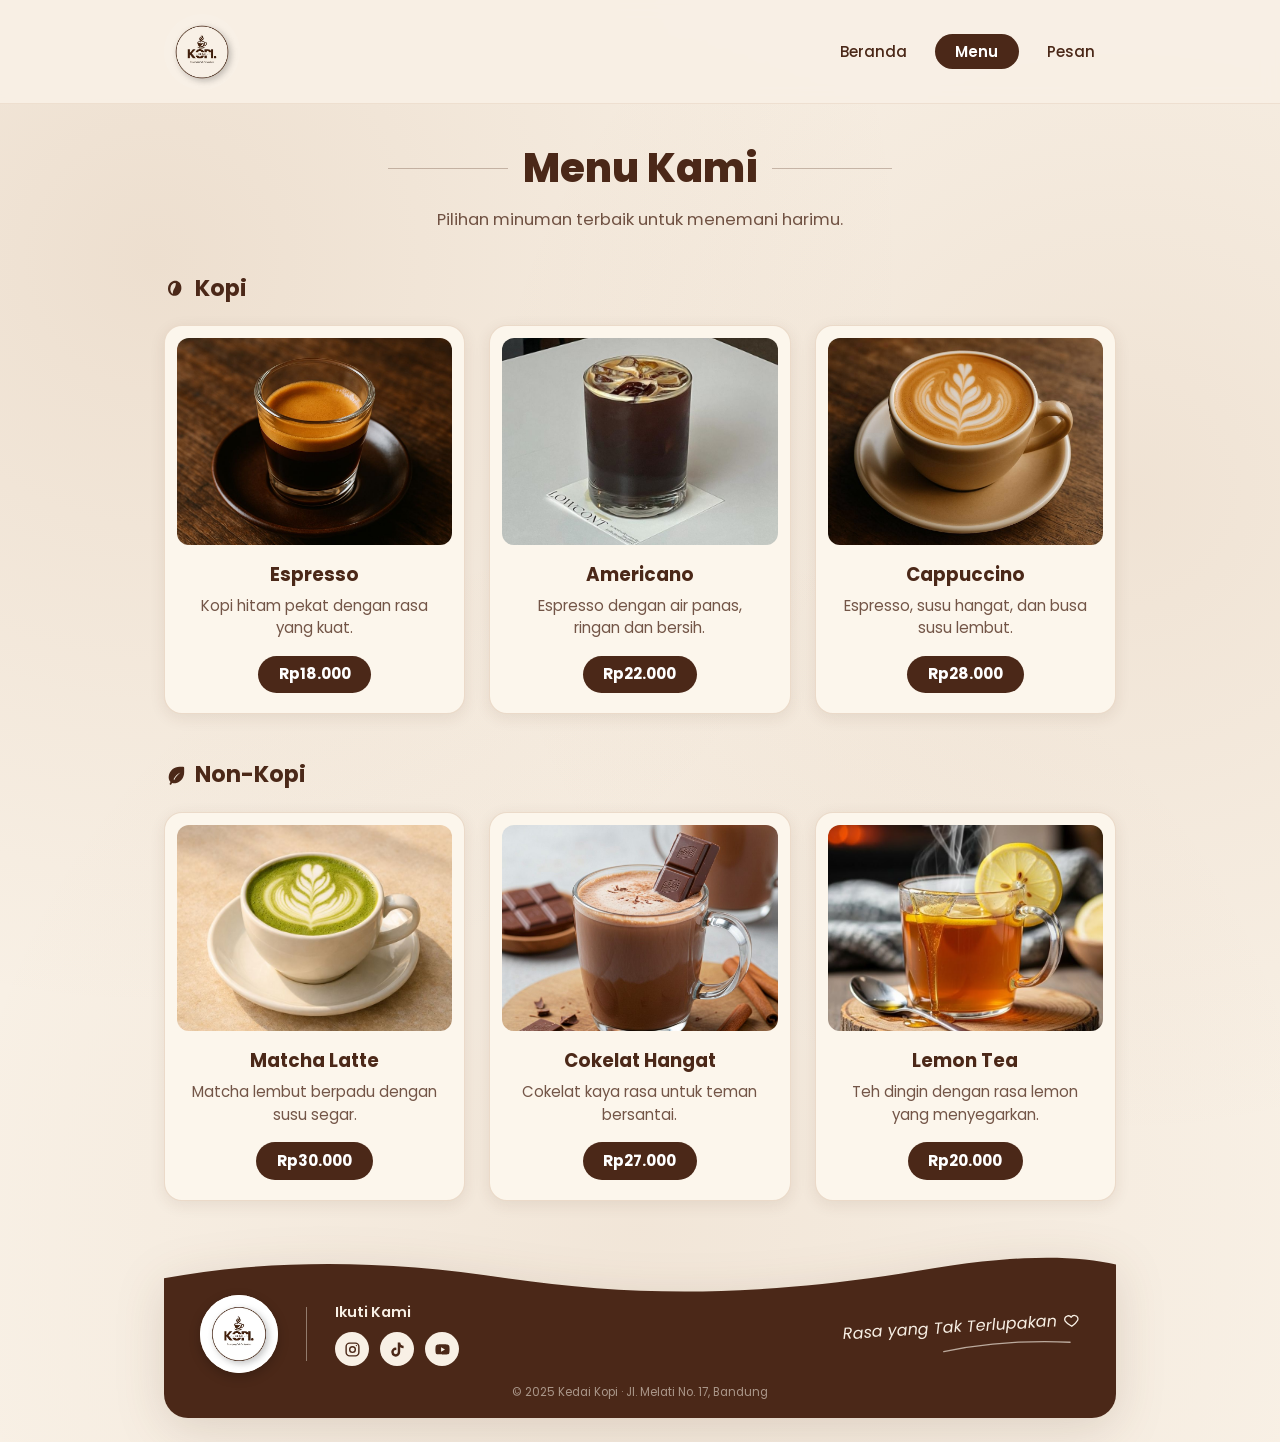
==== menu.html @ 29a9d6a0 "Styling Kedai Kopi Coding 2 dengan CSS responsif" ====
<!DOCTYPE html>
<html lang="id">
  <head>
    <meta charset="utf-8">
    <meta name="viewport" content="width=device-width, initial-scale=1">
    <title>Kedai Kopi — Menu</title>
    <link rel="stylesheet" href="css/style.css">
  </head>
  <body>

    <!-- ===== HEADER ===== -->
    <header class="site-header">
      <div class="container">
        <div class="nav-inner">
          <a href="index.html" class="nav-logo">
            <img src="img/kedai-kopi.jpg" alt="Logo Kedai Kopi — Rasa yang Tak Terlupakan">
          </a>
          <nav aria-label="Navigasi utama">
            <ul class="nav-links">
              <li><a href="index.html">Beranda</a></li>
              <li><a href="menu.html" aria-current="page">Menu</a></li>
              <li><a href="pesan.html">Pesan</a></li>
            </ul>
          </nav>
        </div>
      </div>
    </header>

    <main>

      <!-- ===== MENU PAGE HEADER ===== -->
      <div class="menu-page-header">
        <div class="container">
          <h1 class="menu-page-title">Menu Kami</h1>
          <p class="menu-page-subtitle">Pilihan minuman terbaik untuk menemani harimu.</p>
        </div>
      </div>

      <!-- ===== KATEGORI KOPI ===== -->
      <section class="menu-category" aria-labelledby="kategori-kopi">
        <div class="container">
          <h2 id="kategori-kopi" class="category-title">
            <svg width="22" height="22" viewBox="0 0 24 24" fill="currentColor" aria-hidden="true">
              <path d="M13.5 3C9.6 2.2 5.6 5.1 4.6 9.6c-1 4.5 1.4 8.8 5.3 9.7 3.9.9 7.9-2 8.9-6.5 1-4.5-1.4-8.9-5.3-9.8Zm-.7 2.5c.3 2-.5 4.4-1.7 6.3-1.1 1.9-1.7 4-1.4 5.7-2.2-1.1-3.3-4.1-2.5-7.3.7-3.2 2.9-5.2 5.6-4.7Z"/>
            </svg>
            <span>Kopi</span>
          </h2>

          <ul class="menu-grid">

            <li class="menu-card">
              <img src="img/espresso.jpg" alt="Secangkir Espresso hangat dengan crema keemasan" class="menu-card-img">
              <div class="menu-card-body">
                <h3 class="menu-card-name">Espresso</h3>
                <p class="menu-card-desc">Kopi hitam pekat dengan rasa yang kuat.</p>
                <span class="menu-card-price">Rp18.000</span>
              </div>
            </li>

            <li class="menu-card">
              <img src="img/americano.jpg" alt="Segelas Americano dingin segar di atas meja" class="menu-card-img">
              <div class="menu-card-body">
                <h3 class="menu-card-name">Americano</h3>
                <p class="menu-card-desc">Espresso dengan air panas, ringan dan bersih.</p>
                <span class="menu-card-price">Rp22.000</span>
              </div>
            </li>

            <li class="menu-card">
              <img src="img/cappucino.jpg" alt="Secangkir Cappuccino dengan latte art lembut" class="menu-card-img">
              <div class="menu-card-body">
                <h3 class="menu-card-name">Cappuccino</h3>
                <p class="menu-card-desc">Espresso, susu hangat, dan busa susu lembut.</p>
                <span class="menu-card-price">Rp28.000</span>
              </div>
            </li>

          </ul>
        </div>
      </section>

      <!-- ===== KATEGORI NON-KOPI ===== -->
      <section class="menu-category" aria-labelledby="kategori-non-kopi">
        <div class="container">
          <h2 id="kategori-non-kopi" class="category-title">
            <svg width="22" height="22" viewBox="0 0 24 24" fill="currentColor" aria-hidden="true">
              <path d="M17 3C11 3 6.2 7.2 5.2 13.1c-.4 2.4.3 4.8 1.9 6.6l-.9 1.6a1 1 0 0 0 1.7 1l.9-1.6c1.5.5 3.1.6 4.7.1 4.9-1.3 8.5-6.1 8.5-11.8V4.2A1.2 1.2 0 0 0 20.8 3H17Zm-6.6 13.7c1.6-3.1 4.2-5.6 7.5-7.3-2.9 2.3-5.2 5-6.7 8-.3-.2-.6-.4-.8-.7Z"/>
            </svg>
            <span>Non-Kopi</span>
          </h2>

          <ul class="menu-grid">

            <li class="menu-card">
              <img src="img/Matcha%20Latte.jpg" alt="Secangkir Matcha Latte hijau lembut dengan latte art" class="menu-card-img">
              <div class="menu-card-body">
                <h3 class="menu-card-name">Matcha Latte</h3>
                <p class="menu-card-desc">Matcha lembut berpadu dengan susu segar.</p>
                <span class="menu-card-price">Rp30.000</span>
              </div>
            </li>

            <li class="menu-card">
              <img src="img/Cokelat%20Hangat.jpg" alt="Segelas Cokelat Hangat dengan potongan cokelat" class="menu-card-img">
              <div class="menu-card-body">
                <h3 class="menu-card-name">Cokelat Hangat</h3>
                <p class="menu-card-desc">Cokelat kaya rasa untuk teman bersantai.</p>
                <span class="menu-card-price">Rp27.000</span>
              </div>
            </li>

            <li class="menu-card">
              <img src="img/Lemon%20Tea.jpg" alt="Segelas Lemon Tea segar dengan irisan lemon" class="menu-card-img menu-card-img--tea">
              <div class="menu-card-body">
                <h3 class="menu-card-name">Lemon Tea</h3>
                <p class="menu-card-desc">Teh dingin dengan rasa lemon yang menyegarkan.</p>
                <span class="menu-card-price">Rp20.000</span>
              </div>
            </li>

          </ul>
        </div>
      </section>

    </main>

    <!-- ===== FOOTER ===== -->
    <footer class="site-footer">
      <div class="container">
        <div class="footer-card">
          <svg class="footer-wave" viewBox="0 0 1000 72" preserveAspectRatio="none" aria-hidden="true">
            <path class="footer-wave-accent" fill="currentColor" d="M0,44 C120,10 260,16 380,38 C520,62 680,58 840,26 C920,10 968,14 1000,26 L1000,72 L0,72 Z"/>
            <path fill="currentColor" d="M0,34 C110,12 230,12 360,34 C510,58 640,54 810,22 C900,6 960,8 1000,18 L1000,72 L0,72 Z"/>
          </svg>
          <div class="footer-body">
            <div class="footer-inner">
              <div class="footer-brand">
                <img src="img/kedai-kopi.jpg" alt="Logo Kedai Kopi" class="footer-logo-img">
              </div>

              <div class="footer-divider" role="separator"></div>

              <div class="footer-social">
                <h3>Ikuti Kami</h3>
                <div class="social-icons">
                  <span class="social-icon" role="img" aria-label="Instagram Kedai Kopi">
                    <svg width="17" height="17" viewBox="0 0 24 24" fill="none" stroke="currentColor" stroke-width="2" stroke-linecap="round" stroke-linejoin="round" aria-hidden="true">
                      <rect x="3" y="3" width="18" height="18" rx="5"/>
                      <circle cx="12" cy="12" r="4"/>
                      <circle cx="17.5" cy="6.5" r="1" fill="currentColor" stroke="none"/>
                    </svg>
                  </span>
                  <span class="social-icon" role="img" aria-label="TikTok Kedai Kopi">
                    <svg width="17" height="17" viewBox="0 0 24 24" fill="currentColor" aria-hidden="true">
                      <path d="M19.59 6.69a4.83 4.83 0 0 1-3.77-4.25V2h-3.45v13.67a2.89 2.89 0 1 1-2.88-2.88c.3 0 .6.04.88.12V9.4a6.33 6.33 0 0 0-.88-.06A6.34 6.34 0 0 0 3.15 15.7a6.34 6.34 0 0 0 10.82 4.48 6.28 6.28 0 0 0 1.85-4.48V8.7a8.18 8.18 0 0 0 4.77 1.52V6.78c-.34 0-.67-.03-1-.09Z"/>
                    </svg>
                  </span>
                  <span class="social-icon" role="img" aria-label="YouTube Kedai Kopi">
                    <svg width="17" height="17" viewBox="0 0 24 24" fill="currentColor" aria-hidden="true">
                      <path d="M21.58 7.19a2.75 2.75 0 0 0-1.94-1.95C17.93 4.75 12 4.75 12 4.75s-5.93 0-7.64.49a2.75 2.75 0 0 0-1.94 1.95A28.7 28.7 0 0 0 2 12a28.7 28.7 0 0 0 .42 4.81 2.75 2.75 0 0 0 1.94 1.95c1.71.49 7.64.49 7.64.49s5.93 0 7.64-.49a2.75 2.75 0 0 0 1.94-1.95A28.7 28.7 0 0 0 22 12a28.7 28.7 0 0 0-.42-4.81ZM10 15.2V8.8l5.5 3.2-5.5 3.2Z"/>
                    </svg>
                  </span>
                </div>
              </div>

              <div class="footer-tagline-box">
                <div class="footer-tagline-wrap">
                  <span>Rasa yang Tak Terlupakan</span>
                  <svg width="16" height="16" viewBox="0 0 24 24" fill="none" stroke="currentColor" stroke-width="2" stroke-linecap="round" stroke-linejoin="round" aria-hidden="true">
                    <path d="M12 21s-7-4.35-9.33-8.36C1.14 9.99 2.4 6.2 5.9 5.3A5.3 5.3 0 0 1 12 7.5a5.3 5.3 0 0 1 6.1-2.2c3.5.9 4.76 4.69 3.23 7.34C19 16.65 12 21 12 21z"/>
                  </svg>
                </div>
                <svg class="footer-swash" viewBox="0 0 160 12" fill="none" aria-hidden="true">
                  <path d="M4 9 C52 2, 108 2, 156 7" stroke="currentColor" stroke-width="1.6" stroke-linecap="round"/>
                </svg>
              </div>
            </div>

            <p class="footer-copy">&copy; 2025 Kedai Kopi &middot; Jl. Melati No. 17, Bandung</p>
          </div>
        </div>
      </div>
    </footer>

  </body>
</html>
---- css/style.css ----
/* ===================================================
   KEDAI KOPI — style.css
   Palet: Dark Coffee #4B2818 | Warm Cream #F8F0E5 | Caramel #A46C3C
   Font : Poppins (Google Fonts)
   Pendekatan: Mobile-first
   =================================================== */

/* ---------- 0. IMPORT FONT ---------- */
@import url('https://fonts.googleapis.com/css2?family=Poppins:ital,wght@0,400;0,500;0,600;0,700;0,800;1,400;1,500&display=swap');

/* ---------- 1. RESET & BOX MODEL ---------- */
*,
*::before,
*::after {
  box-sizing: border-box;
  margin: 0;
  padding: 0;
}

/* ---------- 2. VARIABEL PALET & TOKEN DESAIN ---------- */
:root {
  --dark-coffee: #4B2818;
  --warm-cream:  #F8F0E5;
  --caramel:     #A46C3C;
  --white:       #ffffff;

  --surface-card:      #FCF6EC;
  --surface-form-card: #F3E6D6;
  --surface-input:     #FFFDF9;
  --text-muted:        rgba(75, 40, 24, 0.78);
  --badge-cream:       rgba(164, 108, 60, 0.22);
  --border-soft:       rgba(164, 108, 60, 0.20);

  --shadow-sm:   0 4px 16px rgba(75, 40, 24, 0.09);
  --shadow-md:   0 12px 30px rgba(75, 40, 24, 0.12);
  --shadow-lg:   0 16px 38px rgba(75, 40, 24, 0.16);

  --radius-sm:   10px;
  --radius-md:   18px;
  --radius-lg:   24px;
  --radius-pill: 50px;
  --transition:  0.28s ease;
  --max-width:   1000px;
}

html {
  scroll-behavior: smooth;
}

body {
  min-height: 100vh;
  display: flex;
  flex-direction: column;
  font-family: 'Poppins', sans-serif;
  font-size: 1rem;
  line-height: 1.6;
  color: var(--dark-coffee);
  background-color: var(--warm-cream);
  background-image:
    radial-gradient(circle at 12% 18%, rgba(164, 108, 60, 0.13) 0%, transparent 46%),
    radial-gradient(circle at 88% 34%, rgba(164, 108, 60, 0.10) 0%, transparent 44%),
    radial-gradient(circle at 50% 85%, rgba(164, 108, 60, 0.08) 0%, transparent 50%);
}

main {
  flex: 1;
}

img {
  display: block;
  max-width: 100%;
  height: auto;
}

ul {
  list-style: none;
}

a {
  text-decoration: none;
  color: inherit;
}

button {
  cursor: pointer;
  font-family: inherit;
}

svg {
  display: block;
  flex-shrink: 0;
}

/* ---------- 3. CONTAINER ---------- */
.container {
  width: 100%;
  max-width: var(--max-width);
  margin-inline: auto;
  padding-inline: 1.25rem;
}

/* ---------- 4. HEADER / NAV ---------- */
.site-header {
  background-color: rgba(248, 240, 229, 0.94);
  backdrop-filter: blur(8px);
  border-bottom: 1px solid rgba(164, 108, 60, 0.12);
  position: sticky;
  top: 0;
  z-index: 100;
}

.nav-inner {
  display: flex;
  flex-direction: column;
  align-items: center;
  gap: 0.7rem;
  padding-block: 0.85rem;
}

.nav-logo {
  display: inline-flex;
  align-items: center;
  justify-content: center;
  flex-shrink: 0;
  border-radius: 50%;
  transition: transform var(--transition);
}

.nav-logo:hover {
  transform: scale(1.03);
}

.nav-logo img {
  width: 70px;
  height: 70px;
  object-fit: contain;
  border-radius: 50%;
  mix-blend-mode: multiply;
}

.nav-links {
  display: flex;
  align-items: center;
  justify-content: center;
  flex-wrap: wrap;
  gap: 0.45rem;
}

.nav-links a {
  font-size: 0.94rem;
  font-weight: 500;
  color: var(--dark-coffee);
  padding: 0.45rem 1.3rem;
  border-radius: var(--radius-pill);
  transition: background-color var(--transition), color var(--transition), transform var(--transition);
}

.nav-links a:hover {
  background-color: var(--caramel);
  color: var(--white);
}

.nav-links a[aria-current="page"] {
  background-color: var(--dark-coffee);
  color: var(--white);
  font-weight: 600;
}

.nav-links a[aria-current="page"]:hover {
  background-color: var(--dark-coffee);
}

/* ---------- 5. BUTTONS ---------- */
.btn {
  display: inline-flex;
  align-items: center;
  justify-content: center;
  gap: 0.55rem;
  padding: 0.8rem 1.85rem;
  border-radius: var(--radius-pill);
  font-weight: 600;
  font-size: 0.95rem;
  border: none;
  transition: background-color var(--transition), transform var(--transition), box-shadow var(--transition);
}

.btn-primary {
  background-color: var(--dark-coffee);
  color: var(--white);
  box-shadow: var(--shadow-sm);
}

.btn-primary:hover {
  background-color: var(--caramel);
  transform: translateY(-2px);
  box-shadow: var(--shadow-md);
}

/* ---------- 6. FOOTER ---------- */
.site-footer {
  margin-top: auto;
  padding-bottom: 1.5rem;
  color: var(--white);
}

.footer-card {
  filter: drop-shadow(0 10px 24px rgba(75, 40, 24, 0.14));
}

.footer-wave {
  width: 100%;
  height: 36px;
  color: var(--dark-coffee);
  margin-bottom: -2px;
}

.footer-wave-accent {
  color: var(--caramel);
  opacity: 0.38;
}

.footer-body {
  background-color: var(--dark-coffee);
  border-radius: 0 0 var(--radius-lg) var(--radius-lg);
  padding: 0.35rem 1.35rem 1.15rem;
}

.footer-inner {
  display: flex;
  flex-direction: column;
  align-items: center;
  gap: 1.1rem;
  text-align: center;
}

.footer-brand {
  display: flex;
  flex-direction: column;
  align-items: center;
}

.footer-logo-img {
  width: 78px;
  height: 78px;
  object-fit: contain;
  border-radius: 50%;
  background-color: var(--surface-card);
  box-shadow: 0 4px 12px rgba(0, 0, 0, 0.22);
}

.footer-divider {
  display: none;
}

.footer-social h3 {
  font-size: 0.9rem;
  font-weight: 600;
  color: var(--warm-cream);
  margin-bottom: 0.5rem;
}

.social-icons {
  display: flex;
  align-items: center;
  justify-content: center;
  gap: 0.7rem;
}

.social-icon {
  display: inline-flex;
  align-items: center;
  justify-content: center;
  width: 34px;
  height: 34px;
  border-radius: 50%;
  background-color: var(--warm-cream);
  color: var(--dark-coffee);
  transition: background-color var(--transition), color var(--transition), transform var(--transition);
}

.social-icon:hover {
  background-color: var(--caramel);
  color: var(--white);
  transform: translateY(-2px);
}

.footer-tagline-box {
  display: flex;
  flex-direction: column;
  align-items: center;
  gap: 0.2rem;
}

.footer-tagline-wrap {
  display: inline-flex;
  align-items: center;
  gap: 0.45rem;
  font-size: 1rem;
  font-style: italic;
  font-weight: 400;
  color: var(--warm-cream);
}

.footer-swash {
  width: 148px;
  height: 10px;
  color: rgba(248, 240, 229, 0.65);
}

.footer-copy {
  margin-top: 0.65rem;
  text-align: center;
  font-size: 0.72rem;
  color: rgba(248, 240, 229, 0.55);
}

/* =====================================================
   HALAMAN BERANDA (index.html)
   ===================================================== */

/* --- 7. HERO SECTION --- */
.hero {
  padding-block: 1.75rem 1.5rem;
}

.hero-inner {
  display: flex;
  flex-direction: column;
  align-items: center;
  gap: 2rem;
  text-align: center;
}

.hero-content {
  display: flex;
  flex-direction: column;
  align-items: center;
}

.hero-eyebrow {
  font-size: clamp(1rem, 2.5vw, 1.25rem);
  font-weight: 500;
  color: var(--dark-coffee);
  margin-bottom: 0.25rem;
}

.hero-title {
  font-size: clamp(2.45rem, 7vw, 3.85rem);
  font-weight: 800;
  color: var(--dark-coffee);
  line-height: 1.08;
  letter-spacing: -0.02em;
  margin-bottom: 0.35rem;
}

.hero-tagline {
  font-size: clamp(1.05rem, 2.6vw, 1.35rem);
  font-style: italic;
  font-weight: 500;
  color: var(--caramel);
  margin-bottom: 1rem;
}

.hero-desc {
  font-size: 1.04rem;
  color: var(--text-muted);
  max-width: 38ch;
  margin-bottom: 1.65rem;
}

.hero-image-wrap {
  width: 100%;
  max-width: 440px;
}

.hero-image-wrap img {
  width: 100%;
  aspect-ratio: 5 / 4;
  object-fit: cover;
  object-position: 78% center;
  border-radius: var(--radius-lg);
  box-shadow: var(--shadow-lg);
}

/* --- 8. JAM BUKA SECTION --- */
.jam-buka {
  padding-block: 0.75rem 2.25rem;
}

.jam-buka-card {
  background-color: var(--surface-card);
  border: 1px solid var(--border-soft);
  border-radius: var(--radius-lg);
  box-shadow: var(--shadow-md);
  padding: 1.65rem 1.4rem;
}

.jam-card-header {
  display: flex;
  align-items: center;
  justify-content: center;
  gap: 0.65rem;
  margin-bottom: 1.5rem;
  color: var(--dark-coffee);
}

.jam-card-header svg {
  width: 30px;
  height: 30px;
}

.jam-card-title {
  font-size: 1.6rem;
  font-weight: 700;
  color: var(--dark-coffee);
}

.jam-row {
  display: flex;
  flex-direction: column;
  gap: 1.15rem;
}

.jam-item {
  display: flex;
  align-items: center;
  gap: 1rem;
  min-width: 0;
}

.jam-icon {
  width: 40px;
  height: 40px;
  color: var(--dark-coffee);
  display: flex;
  align-items: center;
  justify-content: center;
  flex-shrink: 0;
}

.jam-icon svg {
  width: 32px;
  height: 32px;
}

.jam-label {
  font-size: 1rem;
  font-weight: 600;
  color: var(--dark-coffee);
  margin-bottom: 0.15rem;
}

.jam-value {
  font-size: 1.08rem;
  font-weight: 500;
  color: var(--text-muted);
}

.jam-divider {
  width: 100%;
  height: 1px;
  background-color: rgba(164, 108, 60, 0.24);
}

.jam-holiday {
  margin-top: 1.35rem;
  padding-top: 1rem;
  border-top: 1px dashed rgba(164, 108, 60, 0.30);
  text-align: center;
  font-size: 0.98rem;
  color: var(--text-muted);
}

.jam-holiday strong {
  color: var(--dark-coffee);
  font-weight: 600;
}

/* --- 9. KEUNGGULAN SECTION --- */
.keunggulan {
  padding-block: 1rem 3rem;
}

.keunggulan-title {
  display: flex;
  align-items: center;
  justify-content: center;
  gap: 0.9rem;
  font-size: clamp(1.45rem, 3.5vw, 1.75rem);
  font-weight: 700;
  color: var(--dark-coffee);
  text-align: center;
  margin-bottom: 2rem;
}

.keunggulan-title::before,
.keunggulan-title::after {
  content: '';
  flex: 1;
  max-width: 130px;
  height: 1px;
  background-color: rgba(75, 40, 24, 0.28);
}

.keunggulan-grid {
  display: grid;
  grid-template-columns: repeat(2, 1fr);
  gap: 1.5rem 1rem;
}

.keunggulan-item {
  text-align: center;
  padding: 0.5rem 0.25rem;
}

.keunggulan-badge {
  width: 74px;
  height: 74px;
  border-radius: 50%;
  background-color: var(--badge-cream);
  color: var(--dark-coffee);
  display: flex;
  align-items: center;
  justify-content: center;
  margin: 0 auto 0.9rem;
  transition: background-color var(--transition), color var(--transition), transform var(--transition);
}

.keunggulan-badge svg {
  width: 32px;
  height: 32px;
}

.keunggulan-item:hover .keunggulan-badge {
  background-color: var(--caramel);
  color: var(--white);
  transform: translateY(-4px);
}

.keunggulan-item h3 {
  font-size: 1.02rem;
  font-weight: 600;
  color: var(--dark-coffee);
  line-height: 1.35;
}

/* =====================================================
   HALAMAN MENU (menu.html)
   ===================================================== */

/* --- 10. MENU PAGE HEADER --- */
.menu-page-header {
  text-align: center;
  padding-block: 2rem 1rem;
}

.menu-page-title {
  display: flex;
  align-items: center;
  justify-content: center;
  gap: 0.9rem;
  font-size: clamp(1.85rem, 5vw, 2.5rem);
  font-weight: 800;
  color: var(--dark-coffee);
  margin-bottom: 0.4rem;
}

.menu-page-title::before,
.menu-page-title::after {
  content: '';
  flex: 1;
  max-width: 120px;
  height: 1px;
  background-color: rgba(75, 40, 24, 0.28);
}

.menu-page-subtitle {
  font-size: 1.04rem;
  color: var(--text-muted);
}

/* --- 11. KATEGORI MENU --- */
.menu-category {
  padding-block: 1.35rem;
}

.menu-category:last-of-type {
  padding-bottom: 3rem;
}

.category-title {
  display: flex;
  align-items: center;
  gap: 0.55rem;
  font-size: 1.4rem;
  font-weight: 700;
  color: var(--dark-coffee);
  margin-bottom: 1.15rem;
}

/* --- 12. MENU GRID (mobile-first) --- */
.menu-grid {
  display: grid;
  grid-template-columns: 1fr;
  gap: 1.35rem;
}

/* --- 13. MENU CARD --- */
.menu-card {
  background-color: var(--surface-card);
  border-radius: var(--radius-md);
  border: 1px solid var(--border-soft);
  box-shadow: var(--shadow-sm);
  padding: 0.75rem 0.75rem 1.25rem;
  display: flex;
  flex-direction: column;
  text-align: center;
  transition: transform var(--transition), box-shadow var(--transition);
}

.menu-card:hover {
  transform: translateY(-6px);
  box-shadow: var(--shadow-md);
}

.menu-card-img {
  width: 100%;
  aspect-ratio: 4 / 3;
  object-fit: cover;
  border-radius: 12px;
  margin-bottom: 0.95rem;
}

.menu-card-img--tea {
  object-position: center 68%;
}

.menu-card-body {
  flex: 1;
  display: flex;
  flex-direction: column;
  align-items: center;
  padding-inline: 0.4rem;
}

.menu-card-name {
  font-size: 1.15rem;
  font-weight: 700;
  color: var(--dark-coffee);
  margin-bottom: 0.35rem;
}

.menu-card-desc {
  font-size: 0.94rem;
  color: var(--text-muted);
  line-height: 1.5;
  flex: 1;
  max-width: 28ch;
  margin-bottom: 1rem;
}

.menu-card-price {
  display: inline-block;
  font-size: 0.96rem;
  font-weight: 700;
  color: var(--white);
  background-color: var(--dark-coffee);
  padding: 0.4rem 1.3rem;
  border-radius: var(--radius-pill);
  transition: background-color var(--transition);
}

.menu-card:hover .menu-card-price {
  background-color: var(--caramel);
}

/* =====================================================
   HALAMAN PESAN (pesan.html)
   ===================================================== */

/* --- 14. PESAN PAGE LAYOUT --- */
.pesan-section {
  padding-block: 2rem 3rem;
}

.pesan-inner {
  display: flex;
  flex-direction: column;
  gap: 2rem;
}

.pesan-left {
  display: flex;
  flex-direction: column;
  align-items: center;
  text-align: center;
  min-width: 0;
}

.pesan-left-title {
  font-size: clamp(1.85rem, 5vw, 2.45rem);
  font-weight: 800;
  color: var(--dark-coffee);
  line-height: 1.15;
  margin-bottom: 0.45rem;
}

.pesan-left-desc {
  font-size: 1.06rem;
  color: var(--text-muted);
  max-width: 30ch;
  margin-bottom: 1.5rem;
}

.pesan-left-img {
  width: 100%;
  max-width: 340px;
  aspect-ratio: 1 / 1;
  object-fit: cover;
  border-radius: var(--radius-lg);
  box-shadow: var(--shadow-md);
}

.pesan-right {
  width: 100%;
  min-width: 0;
}

/* --- 15. FORM CARD --- */
.form-card {
  background-color: var(--surface-form-card);
  border: 1px solid var(--border-soft);
  border-radius: var(--radius-lg);
  box-shadow: var(--shadow-md);
  padding: 1.65rem 1.35rem;
}

/* --- 16. FORM ELEMENTS --- */
.form-row {
  display: grid;
  grid-template-columns: 1fr;
  gap: 0;
}

.form-group {
  display: flex;
  flex-direction: column;
  margin-bottom: 1.15rem;
  min-width: 0;
}

.form-group label,
.form-fieldset legend {
  font-size: 0.95rem;
  font-weight: 600;
  color: var(--dark-coffee);
  margin-bottom: 0.45rem;
}

.form-group input[type="text"],
.form-group input[type="tel"],
.form-group input[type="number"],
.form-group select,
.form-group textarea {
  width: 100%;
  padding: 0.75rem 1rem;
  border: 1.5px solid rgba(164, 108, 60, 0.30);
  border-radius: var(--radius-sm);
  font-family: inherit;
  font-size: 0.96rem;
  color: var(--dark-coffee);
  background-color: var(--surface-input);
  transition: border-color var(--transition), box-shadow var(--transition);
  appearance: none;
  -webkit-appearance: none;
}

.form-group input::placeholder,
.form-group textarea::placeholder {
  color: rgba(75, 40, 24, 0.45);
}

.form-group input:focus,
.form-group select:focus,
.form-group textarea:focus {
  outline: none;
  border-color: var(--caramel);
  box-shadow: 0 0 0 3px rgba(164, 108, 60, 0.22);
}

.form-group select {
  background-image: url("data:image/svg+xml,%3Csvg xmlns='http://www.w3.org/2000/svg' width='12' height='8' viewBox='0 0 12 8'%3E%3Cpath fill='%234B2818' d='M6 8L0 0h12z'/%3E%3C/svg%3E");
  background-repeat: no-repeat;
  background-position: right 0.95rem center;
  padding-right: 2.5rem;
}

.form-group textarea {
  resize: vertical;
  min-height: 92px;
}

/* --- 17. FIELDSET (Cara Ambil) --- */
.form-fieldset {
  border: none;
  padding: 0;
  margin-bottom: 1.15rem;
  background: transparent;
  min-width: 0;
}

.radio-group {
  display: flex;
  flex-wrap: wrap;
  align-items: center;
  gap: 0.65rem 1.25rem;
  min-height: 44px;
}

.radio-label {
  display: inline-flex;
  align-items: center;
  gap: 0.45rem;
  font-size: 0.96rem;
  color: var(--dark-coffee);
  cursor: pointer;
}

.radio-label input[type="radio"] {
  accent-color: var(--dark-coffee);
  width: 17px;
  height: 17px;
  cursor: pointer;
}

/* --- 18. SUBMIT BUTTON --- */
.btn-submit {
  width: 100%;
  padding: 0.9rem 1.5rem;
  background-color: var(--dark-coffee);
  color: var(--white);
  border: none;
  border-radius: var(--radius-pill);
  font-family: inherit;
  font-size: 1rem;
  font-weight: 700;
  letter-spacing: 0.02em;
  transition: background-color var(--transition), transform var(--transition), box-shadow var(--transition);
  margin-top: 0.35rem;
}

.btn-submit:hover {
  background-color: var(--caramel);
  transform: translateY(-2px);
  box-shadow: var(--shadow-md);
}

.btn-submit:active {
  transform: translateY(0);
}

/* =====================================================
   MEDIA QUERIES — TABLET (min-width: 600px)
   ===================================================== */
@media (min-width: 600px) {
  .container {
    padding-inline: 1.5rem;
  }

  /* NAV */
  .nav-inner {
    flex-direction: row;
    justify-content: space-between;
  }

  .nav-logo img {
    width: 76px;
    height: 76px;
  }

  /* HERO */
  .hero-inner {
    flex-direction: row;
    align-items: center;
    text-align: left;
    gap: 2.25rem;
  }

  .hero-content {
    flex: 1;
    align-items: flex-start;
  }

  .hero-image-wrap {
    flex: 1;
    max-width: 440px;
  }

  /* JAM BUKA */
  .jam-buka-card {
    padding: 1.85rem 2rem;
  }

  .jam-row {
    flex-direction: row;
    align-items: center;
    justify-content: space-between;
    gap: 0;
  }

  .jam-item {
    flex: 1;
    justify-content: center;
    padding-inline: 0.85rem;
  }

  .jam-divider {
    width: 1px;
    height: 54px;
    flex-shrink: 0;
  }

  /* KEUNGGULAN */
  .keunggulan-grid {
    grid-template-columns: repeat(4, 1fr);
    gap: 1.5rem;
  }

  /* MENU GRID — 2 kolom */
  .menu-grid {
    grid-template-columns: repeat(2, 1fr);
  }

  /* PESAN — 2 kolom input di tablet */
  .form-card {
    padding: 2rem 2.15rem;
  }

  .form-row {
    grid-template-columns: 1fr 1fr;
    gap: 1rem;
  }

  /* FOOTER */
  .footer-wave {
    height: 62px;
  }

  .footer-body {
    padding: 0 2.25rem 1.05rem;
  }

  .footer-inner {
    flex-direction: row;
    justify-content: flex-start;
    align-items: center;
    gap: 1.75rem;
    margin-top: -16px;
    position: relative;
    z-index: 1;
    text-align: left;
  }

  .footer-divider {
    display: block;
    width: 1px;
    height: 54px;
    background-color: rgba(248, 240, 229, 0.42);
  }

  .footer-tagline-box {
    margin-left: auto;
    align-items: flex-end;
    transform: rotate(-3.5deg);
  }

  .social-icons {
    justify-content: flex-start;
  }
}

/* =====================================================
   MEDIA QUERIES — DESKTOP (min-width: 960px)
   ===================================================== */
@media (min-width: 960px) {
  .hero {
    padding-block: 2.25rem 1.75rem;
  }

  .hero-image-wrap {
    max-width: 470px;
  }

  /* MENU GRID — 3 kolom */
  .menu-grid {
    grid-template-columns: repeat(3, 1fr);
    gap: 1.5rem;
  }

  /* PESAN — 2 kolom halaman pada desktop */
  .pesan-inner {
    flex-direction: row;
    align-items: center;
    gap: 3rem;
  }

  .pesan-left {
    flex: 0.9;
    align-items: flex-start;
    text-align: left;
  }

  .pesan-right {
    flex: 1.25;
  }
}
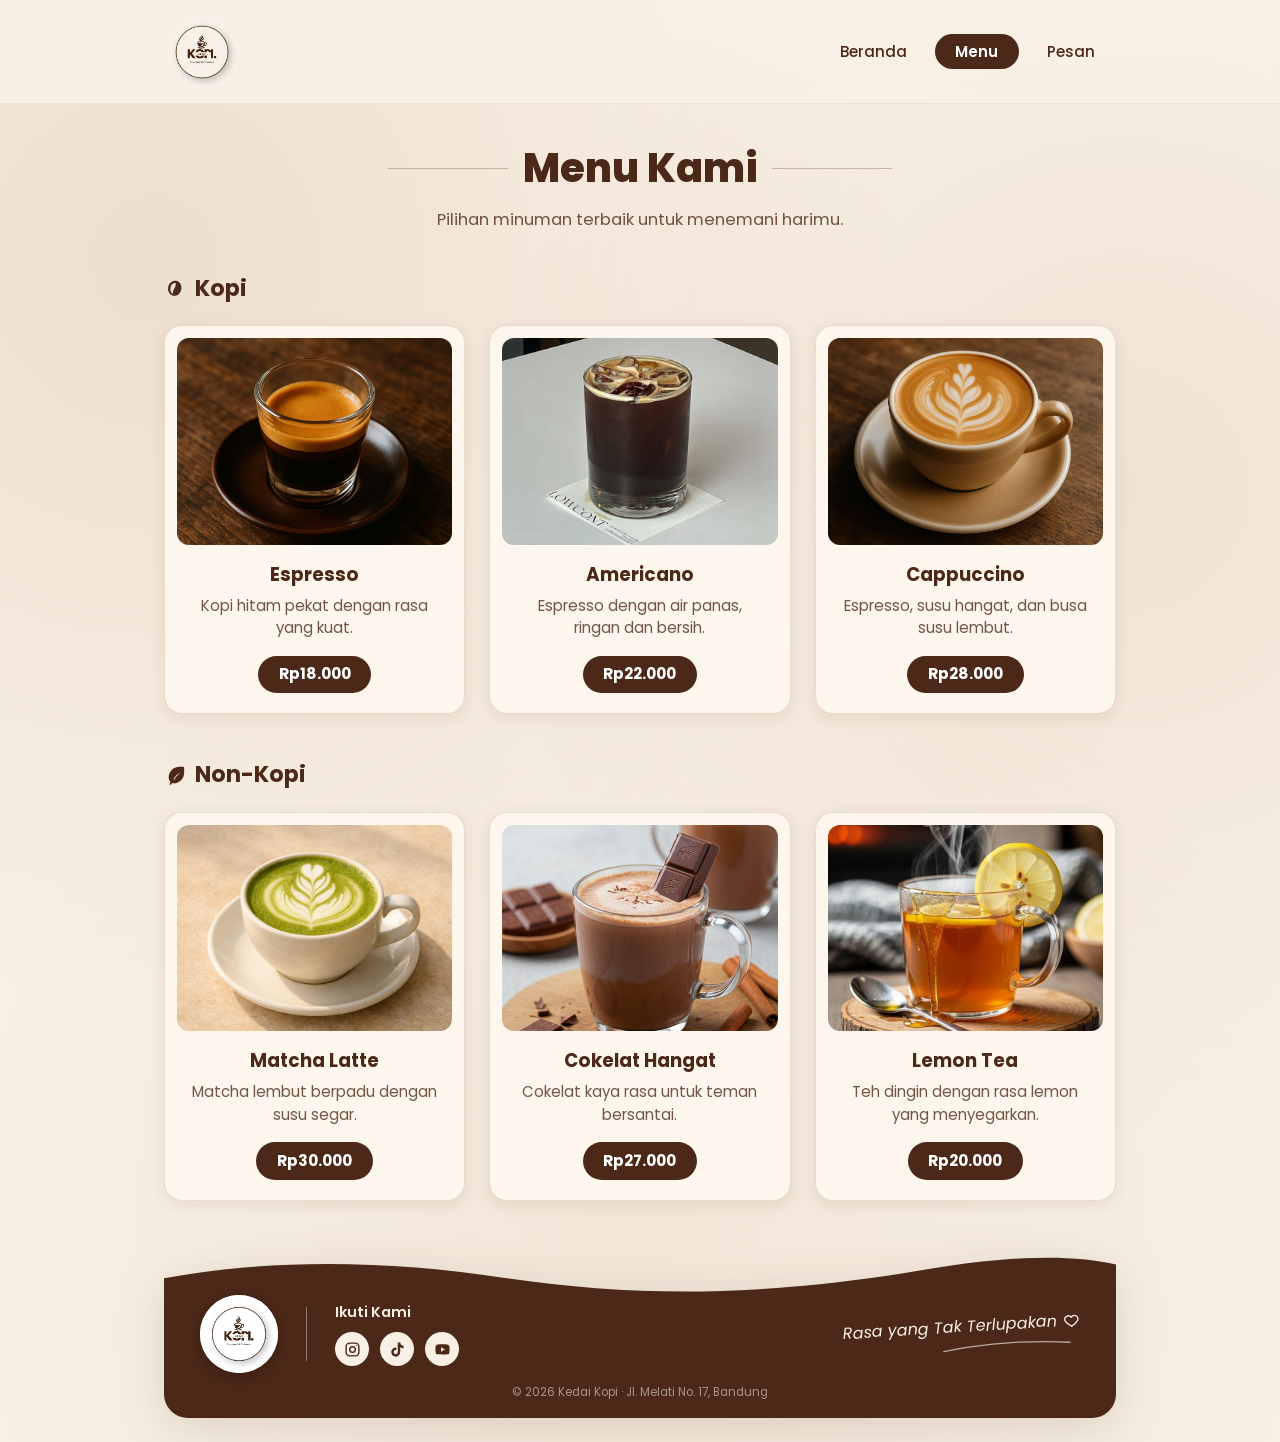
==== commit 8fc6da8d: "Perbarui copyright footer 2026 dan responsif tap iPhone pada harga menu" ====
--- a/menu.html
+++ b/menu.html
@@ -53,7 +53,7 @@
               <div class="menu-card-body">
                 <h3 class="menu-card-name">Espresso</h3>
                 <p class="menu-card-desc">Kopi hitam pekat dengan rasa yang kuat.</p>
-                <span class="menu-card-price">Rp18.000</span>
+                <a href="pesan.html" class="menu-card-price">Rp18.000</a>
               </div>
             </li>
 
@@ -62,7 +62,7 @@
               <div class="menu-card-body">
                 <h3 class="menu-card-name">Americano</h3>
                 <p class="menu-card-desc">Espresso dengan air panas, ringan dan bersih.</p>
-                <span class="menu-card-price">Rp22.000</span>
+                <a href="pesan.html" class="menu-card-price">Rp22.000</a>
               </div>
             </li>
 
@@ -71,7 +71,7 @@
               <div class="menu-card-body">
                 <h3 class="menu-card-name">Cappuccino</h3>
                 <p class="menu-card-desc">Espresso, susu hangat, dan busa susu lembut.</p>
-                <span class="menu-card-price">Rp28.000</span>
+                <a href="pesan.html" class="menu-card-price">Rp28.000</a>
               </div>
             </li>
 
@@ -96,7 +96,7 @@
               <div class="menu-card-body">
                 <h3 class="menu-card-name">Matcha Latte</h3>
                 <p class="menu-card-desc">Matcha lembut berpadu dengan susu segar.</p>
-                <span class="menu-card-price">Rp30.000</span>
+                <a href="pesan.html" class="menu-card-price">Rp30.000</a>
               </div>
             </li>
 
@@ -105,7 +105,7 @@
               <div class="menu-card-body">
                 <h3 class="menu-card-name">Cokelat Hangat</h3>
                 <p class="menu-card-desc">Cokelat kaya rasa untuk teman bersantai.</p>
-                <span class="menu-card-price">Rp27.000</span>
+                <a href="pesan.html" class="menu-card-price">Rp27.000</a>
               </div>
             </li>
 
@@ -114,7 +114,7 @@
               <div class="menu-card-body">
                 <h3 class="menu-card-name">Lemon Tea</h3>
                 <p class="menu-card-desc">Teh dingin dengan rasa lemon yang menyegarkan.</p>
-                <span class="menu-card-price">Rp20.000</span>
+                <a href="pesan.html" class="menu-card-price">Rp20.000</a>
               </div>
             </li>
 
@@ -176,7 +176,7 @@
               </div>
             </div>
 
-            <p class="footer-copy">&copy; 2025 Kedai Kopi &middot; Jl. Melati No. 17, Bandung</p>
+            <p class="footer-copy">&copy; 2026 Kedai Kopi &middot; Jl. Melati No. 17, Bandung</p>
           </div>
         </div>
       </div>
--- a/css/style.css
+++ b/css/style.css
@@ -618,7 +618,8 @@
   transition: transform var(--transition), box-shadow var(--transition);
 }
 
-.menu-card:hover {
+.menu-card:hover,
+.menu-card:active {
   transform: translateY(-6px);
   box-shadow: var(--shadow-md);
 }
@@ -667,11 +668,22 @@
   background-color: var(--dark-coffee);
   padding: 0.4rem 1.3rem;
   border-radius: var(--radius-pill);
-  transition: background-color var(--transition);
-}
-
-.menu-card:hover .menu-card-price {
+  cursor: pointer;
+  touch-action: manipulation;
+  -webkit-tap-highlight-color: transparent;
+  transition: background-color var(--transition), transform 0.15s ease;
+}
+
+.menu-card:hover .menu-card-price,
+.menu-card:active .menu-card-price,
+.menu-card-price:hover,
+.menu-card-price:focus-visible,
+.menu-card-price:active {
   background-color: var(--caramel);
+}
+
+.menu-card-price:active {
+  transform: scale(0.96);
 }
 
 /* =====================================================
